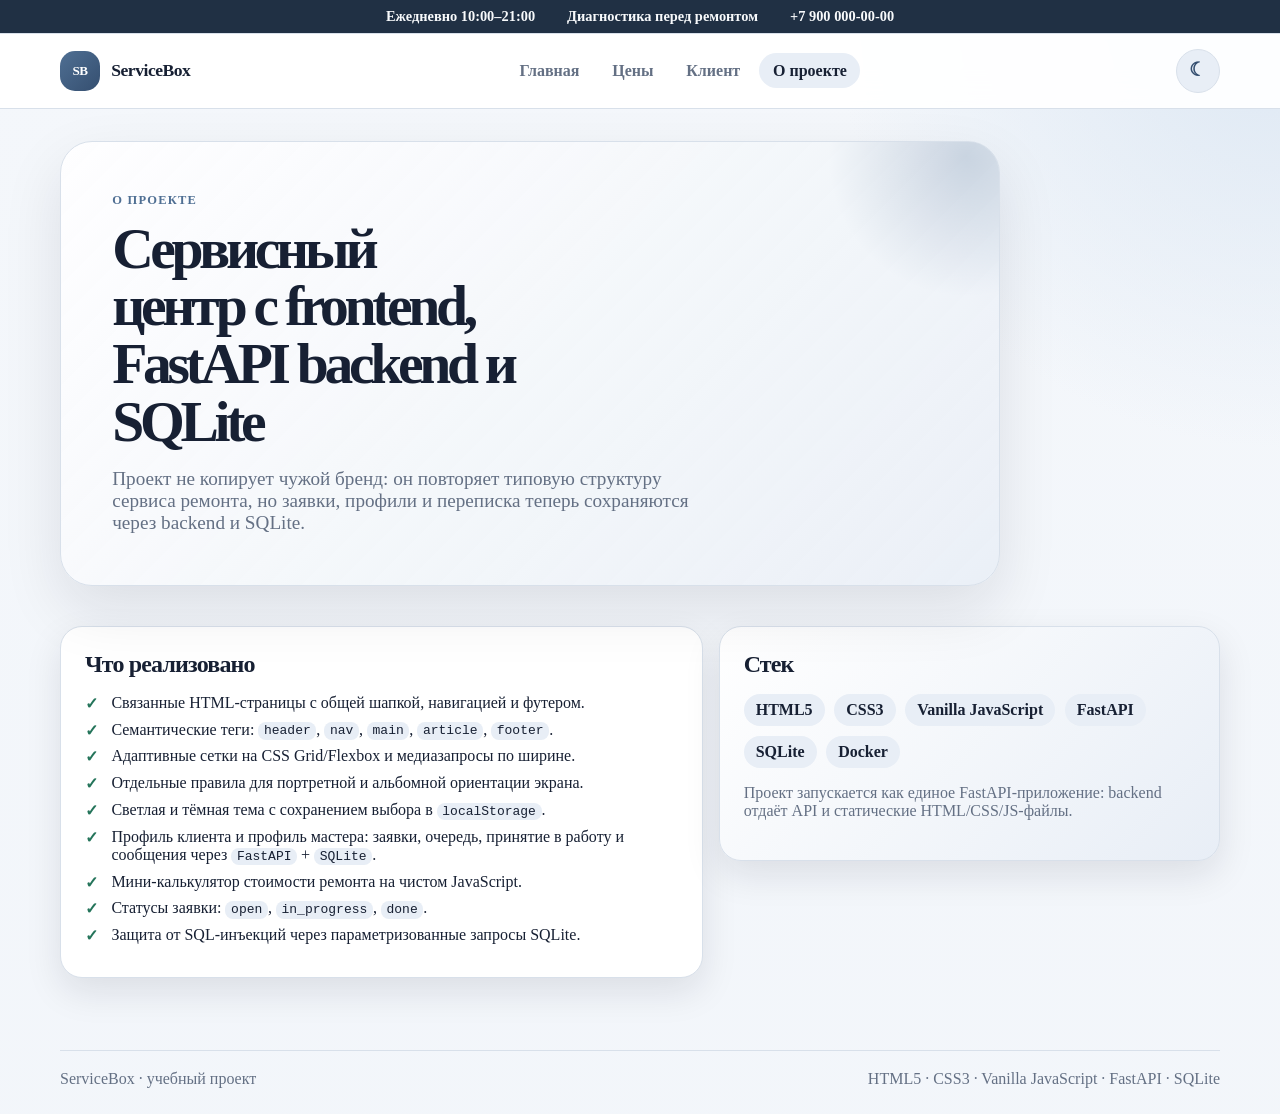
==== frontend/about.html @ bad6e77a "test-start" ====
<!DOCTYPE html>
<html lang="ru">
  <head>
    <meta charset="UTF-8" />
    <meta name="viewport" content="width=device-width, initial-scale=1" />
    <meta name="description" content="Описание учебного проекта ServiceBox: frontend на HTML/CSS/JS, backend на FastAPI и база SQLite." />
    <title>ServiceBox — о проекте</title>
    <link rel="stylesheet" href="css/styles.css" />
  </head>
  <body>
    <header class="site-header">
      <div class="top-strip" aria-label="Краткая информация о сервисе">
        <span>Ежедневно 10:00–21:00</span>
        <span>Диагностика перед ремонтом</span>
        <a href="tel:+79000000000">+7 900 000-00-00</a>
      </div>
      <div class="site-header__inner">
        <a class="brand" href="index.html" aria-label="ServiceBox — главная страница">
          <span class="brand__logo" aria-hidden="true">SB</span>
          <span class="brand__text">ServiceBox</span>
        </a>
        <nav class="nav" aria-label="Основная навигация">
          <a href="index.html">Главная</a>
          <a href="services.html">Цены</a>
          <a href="client.html">Клиент</a>
          <a href="master.html" data-master-link>Мастер</a>
          <a href="about.html">О проекте</a>
        </nav>
        <button type="button" class="theme-toggle" id="theme-toggle" aria-label="Переключить тему" title="Переключить тему">◐</button>
      </div>
    </header>

    <main>
      <section class="hero hero--compact">
        <p class="eyebrow">О проекте</p>
        <h1>Сервисный центр с frontend, FastAPI backend и SQLite</h1>
        <p class="lead">
          Проект не копирует чужой бренд: он повторяет типовую структуру сервиса ремонта,
          но заявки, профили и переписка теперь сохраняются через backend и SQLite.
        </p>
      </section>

      <section class="section split-section">
        <article class="card">
          <h2>Что реализовано</h2>
          <ul class="check-list">
            <li>Связанные HTML-страницы с общей шапкой, навигацией и футером.</li>
            <li>Семантические теги: <code>header</code>, <code>nav</code>, <code>main</code>, <code>article</code>, <code>footer</code>.</li>
            <li>Адаптивные сетки на CSS Grid/Flexbox и медиазапросы по ширине.</li>
            <li>Отдельные правила для портретной и альбомной ориентации экрана.</li>
            <li>Светлая и тёмная тема с сохранением выбора в <code>localStorage</code>.</li>
            <li>Профиль клиента и профиль мастера: заявки, очередь, принятие в работу и сообщения через <code>FastAPI</code> + <code>SQLite</code>.</li>
            <li>Мини-калькулятор стоимости ремонта на чистом JavaScript.</li>
            <li>Статусы заявки: <code>open</code>, <code>in_progress</code>, <code>done</code>.</li>
            <li>Защита от SQL-инъекций через параметризованные запросы SQLite.</li>
          </ul>
        </article>

        <article class="card accent-card">
          <h2>Стек</h2>
          <div class="tag-list" aria-label="Используемые технологии">
            <span>HTML5</span>
            <span>CSS3</span>
            <span>Vanilla JavaScript</span>
            <span>FastAPI</span>
            <span>SQLite</span>
            <span>Docker</span>
          </div>
          <p>
            Проект запускается как единое FastAPI-приложение: backend отдаёт API и статические HTML/CSS/JS-файлы.
          </p>
        </article>
      </section>


    </main>

    <footer class="site-footer">
      <span>ServiceBox · учебный проект</span>
      <span>HTML5 · CSS3 · Vanilla JavaScript · FastAPI · SQLite</span>
    </footer>
    <script src="js/app.js" defer></script>
  </body>
</html>
---- frontend/css/styles.css ----
:root {
  color-scheme: light;
  --bg: #f4f7fb;
  --surface: #ffffff;
  --surface-strong: #e8eef6;
  --text: #172033;
  --muted: #647084;
  --accent: #4f6f93;
  --accent-strong: #354f70;
  --accent-soft: #dce7f3;
  --border: #d8e0ea;
  --success: #24745a;
  --danger: #a34545;
  --strip-bg: #203044;
  --strip-text: #f8fafc;
  --shadow: rgba(18, 24, 35, 0.1);
  --radius: 22px;
  --container: 1160px;
}

[data-theme="dark"] {
  color-scheme: dark;
  --bg: #101722;
  --surface: #182231;
  --surface-strong: #233247;
  --text: #eef4fb;
  --muted: #aebbc9;
  --accent: #8fb3d9;
  --accent-strong: #b8d2ee;
  --accent-soft: #1f3045;
  --border: #2e4057;
  --success: #72d6ad;
  --danger: #f0a5a5;
  --strip-bg: #0c131d;
  --strip-text: #eef4fb;
  --shadow: rgba(0, 0, 0, 0.35);
}

* {
  box-sizing: border-box;
}

html {
  scroll-behavior: smooth;
}

body {
  margin: 0;
  min-height: 100vh;
  display: flex;
  flex-direction: column;
  font-family: "Segoe UI", system-ui, -apple-system, BlinkMacSystemFont, sans-serif;
  background:
    radial-gradient(circle at top right, var(--accent-soft), transparent 28rem),
    linear-gradient(180deg, var(--bg), color-mix(in srgb, var(--bg) 88%, var(--surface-strong)));
  color: var(--text);
  line-height: 1.6;
}

body,
button,
input,
select,
textarea {
  font: inherit;
}

button,
input,
select,
textarea {
  color: inherit;
}

a {
  color: var(--accent);
  text-decoration: none;
}

a:hover,
a:focus-visible {
  color: var(--accent-strong);
  text-decoration: underline;
}

code {
  padding: 0.08rem 0.35rem;
  border-radius: 8px;
  background: var(--surface-strong);
  color: var(--text);
}

main {
  width: min(100% - 2rem, var(--container));
  margin: 0 auto;
  flex: 1;
}

.site-header {
  position: sticky;
  top: 0;
  z-index: 10;
  border-bottom: 1px solid var(--border);
  background: color-mix(in srgb, var(--surface) 93%, transparent);
  backdrop-filter: blur(16px);
}

.top-strip {
  border-bottom: 1px solid var(--border);
  background: var(--strip-bg);
  color: var(--strip-text);
  min-height: 2.1rem;
  display: flex;
  align-items: center;
  justify-content: center;
  gap: clamp(0.75rem, 3vw, 2rem);
  padding: 0.35rem 1rem;
  font-size: 0.9rem;
  font-weight: 700;
}

.top-strip a {
  color: var(--strip-text);
}

.site-header__inner {
  width: min(100% - 2rem, var(--container));
  margin: 0 auto;
  min-height: 74px;
  display: flex;
  align-items: center;
  gap: 1rem;
  justify-content: space-between;
  padding: 0.75rem 0;
}

.brand {
  display: inline-flex;
  align-items: center;
  gap: 0.7rem;
  color: var(--text);
  font-weight: 900;
  letter-spacing: -0.03em;
  white-space: nowrap;
}

.brand:hover,
.brand:focus-visible {
  text-decoration: none;
}

.brand__logo {
  width: 2.5rem;
  height: 2.5rem;
  border-radius: 15px;
  display: grid;
  place-items: center;
  background: linear-gradient(135deg, var(--accent), var(--accent-strong));
  color: white;
  font-size: 0.82rem;
  box-shadow: none;
}

.brand__text {
  font-size: 1.1rem;
}

.nav {
  display: flex;
  align-items: center;
  gap: 0.35rem;
  flex-wrap: wrap;
  justify-content: center;
}

.nav a {
  color: var(--muted);
  border-radius: 999px;
  padding: 0.55rem 0.85rem;
  font-weight: 750;
}

.nav a:hover,
.nav a:focus-visible,
.nav a[aria-current="page"] {
  color: var(--text);
  background: var(--surface-strong);
  text-decoration: none;
}

.theme-toggle,
button,
.button {
  border: 0;
  border-radius: 999px;
  padding: 0.72rem 1rem;
  display: inline-flex;
  align-items: center;
  justify-content: center;
  gap: 0.45rem;
  min-height: 2.75rem;
  font-weight: 850;
  background: var(--accent);
  color: #ffffff;
  cursor: pointer;
  box-shadow: none;
  transition: background 0.18s ease, border-color 0.18s ease, color 0.18s ease;
}

.theme-toggle {
  width: 2.75rem;
  min-width: 2.75rem;
  padding: 0;
  font-size: 1.18rem;
  line-height: 1;
  background: var(--surface-strong);
  color: var(--accent-strong);
  border: 1px solid var(--border);
  box-shadow: none;
}

.theme-toggle:hover,
.theme-toggle:focus-visible {
  background: var(--accent);
  color: #ffffff;
}

button:hover,
.button:hover,
button:focus-visible,
.button:focus-visible {
  background: var(--accent-strong);
  color: #ffffff;
  text-decoration: none;
}

.button--ghost {
  background: var(--surface);
  color: var(--accent);
  border: 1px solid var(--border);
  box-shadow: none;
}

.button--ghost:hover,
.button--ghost:focus-visible {
  background: var(--surface-strong);
  color: var(--accent-strong);
}

.button--wide {
  width: 100%;
  margin-top: 1rem;
}

.hero {
  margin: 2rem 0 1.5rem;
  padding: clamp(1.3rem, 4vw, 3.2rem);
  border: 1px solid var(--border);
  border-radius: calc(var(--radius) + 10px);
  background:
    linear-gradient(135deg, color-mix(in srgb, var(--surface) 94%, transparent), color-mix(in srgb, var(--surface-strong) 78%, transparent));
  box-shadow: 0 24px 60px var(--shadow);
  overflow: hidden;
  position: relative;
}

.hero::after {
  content: "";
  position: absolute;
  right: -7rem;
  top: -8rem;
  width: 18rem;
  height: 18rem;
  border-radius: 50%;
  background: radial-gradient(circle, color-mix(in srgb, var(--accent) 24%, transparent), transparent 68%);
  pointer-events: none;
}

.hero--home {
  display: grid;
  grid-template-columns: minmax(0, 1.4fr) minmax(280px, 0.72fr);
  align-items: center;
  gap: clamp(1.2rem, 4vw, 2.6rem);
}

.hero--compact {
  max-width: 940px;
}

.hero__content,
.quick-card {
  position: relative;
  z-index: 1;
}

.hero h1 {
  margin: 0;
  max-width: 12ch;
  font-size: clamp(2.25rem, 7vw, 5.2rem);
  line-height: 0.95;
  letter-spacing: -0.075em;
}

.hero--compact h1 {
  max-width: 14ch;
  font-size: clamp(2rem, 5vw, 3.6rem);
  line-height: 1;
}

.lead {
  margin: 1.1rem 0 0;
  max-width: 62ch;
  color: var(--muted);
  font-size: clamp(1.03rem, 2vw, 1.2rem);
}

.eyebrow {
  margin: 0 0 0.75rem;
  color: var(--accent);
  font-weight: 900;
  text-transform: uppercase;
  letter-spacing: 0.1em;
  font-size: 0.78rem;
}

.hero__actions,
.form-actions {
  margin-top: 1.5rem;
  display: flex;
  gap: 0.8rem;
  flex-wrap: wrap;
}

.quick-card {
  border-radius: var(--radius);
  padding: 1.4rem;
  background: var(--surface);
  border: 1px solid var(--border);
  box-shadow: 0 18px 40px var(--shadow);
}

.quick-card__badge {
  display: inline-flex;
  align-items: center;
  justify-content: center;
  border-radius: 999px;
  padding: 0.45rem 0.75rem;
  background: var(--accent);
  color: white;
  font-weight: 900;
  margin-bottom: 1rem;
}

.quick-card h2,
.card h2,
.section__head h2,
.result-card h2 {
  margin: 0 0 0.6rem;
  line-height: 1.12;
  letter-spacing: -0.035em;
}

.mini-list,
.check-list {
  padding: 0;
  margin: 1rem 0 0;
  list-style: none;
}

.mini-list li,
.check-list li {
  position: relative;
  padding-left: 1.65rem;
  margin: 0.55rem 0;
}

.mini-list li::before,
.check-list li::before {
  content: "✓";
  position: absolute;
  left: 0;
  top: 0;
  color: var(--success);
  font-weight: 900;
}

.stats {
  display: grid;
  grid-template-columns: repeat(3, 1fr);
  gap: 1rem;
  margin: 1.5rem 0 2.4rem;
}

.stats article {
  padding: 1.15rem;
  border-radius: var(--radius);
  border: 1px solid var(--border);
  background: var(--surface);
  box-shadow: 0 12px 32px var(--shadow);
}

.stats strong {
  display: block;
  font-size: clamp(1.45rem, 3vw, 2rem);
  letter-spacing: -0.05em;
}

.stats span {
  color: var(--muted);
}

.section {
  margin: 2.5rem 0;
}

.section__head {
  display: flex;
  align-items: end;
  justify-content: space-between;
  gap: 1rem;
  margin-bottom: 1.1rem;
}

.section__head h2 {
  font-size: clamp(1.55rem, 3.4vw, 2.3rem);
}

.device-grid,
.card-grid {
  display: grid;
  grid-template-columns: repeat(4, 1fr);
  gap: 1rem;
}

.card-grid--three {
  grid-template-columns: repeat(3, 1fr);
}

.device-card,
.card {
  border: 1px solid var(--border);
  border-radius: var(--radius);
  background: var(--surface);
  box-shadow: 0 14px 36px var(--shadow);
}

.device-card {
  padding: 1.2rem;
  min-height: 100%;
  transition: transform 0.18s ease, border-color 0.18s ease;
}

.device-card:hover {
  transform: translateY(-3px);
  border-color: color-mix(in srgb, var(--accent) 45%, var(--border));
}

.device-card__icon {
  width: 3rem;
  height: 3rem;
  display: grid;
  place-items: center;
  border-radius: 1.1rem;
  background: var(--surface-strong);
  color: var(--accent);
  font-weight: 950;
  margin-bottom: 1rem;
}

.device-card h3,
.feature-card h3 {
  margin: 0 0 0.45rem;
  font-size: 1.15rem;
}

.device-card p,
.card p,
.feature-card p {
  color: var(--muted);
}

.card {
  padding: clamp(1.1rem, 3vw, 1.5rem);
}

.accent-card {
  background: linear-gradient(135deg, var(--surface), var(--surface-strong));
}

.split-section,
.estimate-layout,
.form-layout {
  display: grid;
  grid-template-columns: minmax(0, 1fr) minmax(280px, 0.78fr);
  gap: 1rem;
  align-items: start;
}

.steps {
  margin: 1rem 0 0;
  padding-left: 1.4rem;
}

.steps li {
  margin: 0.65rem 0;
  padding-left: 0.25rem;
}

.table-wrap {
  overflow-x: auto;
  border: 1px solid var(--border);
  border-radius: var(--radius);
  background: var(--surface);
  box-shadow: 0 14px 36px var(--shadow);
}

table {
  width: 100%;
  border-collapse: collapse;
  min-width: 720px;
}

th,
td {
  padding: 1rem;
  text-align: left;
  border-bottom: 1px solid var(--border);
  vertical-align: top;
}

th {
  color: var(--text);
  background: var(--surface-strong);
}

tr:last-child td {
  border-bottom: 0;
}

.estimate-form,
#draft-form {
  display: grid;
  gap: 0.8rem;
}

label {
  font-weight: 850;
}

input,
select,
textarea {
  width: 100%;
  border: 1px solid var(--border);
  border-radius: 16px;
  background: var(--bg);
  padding: 0.85rem 0.95rem;
  outline: none;
}

input:focus,
select:focus,
textarea:focus {
  border-color: var(--accent);
  box-shadow: 0 0 0 2px color-mix(in srgb, var(--accent) 12%, transparent);
}

textarea {
  min-height: 9rem;
  resize: vertical;
}

.result-card {
  position: sticky;
  top: 8.5rem;
}

.result-card h2 {
  font-size: clamp(2rem, 5vw, 3.1rem);
  color: var(--accent);
}

.preview-list {
  margin: 1rem 0 0;
}

.preview-list div {
  display: grid;
  grid-template-columns: 8rem 1fr;
  gap: 0.8rem;
  padding: 0.75rem 0;
  border-bottom: 1px solid var(--border);
}

.preview-list div:last-child {
  border-bottom: 0;
}

.preview-list dt {
  color: var(--muted);
  font-weight: 800;
}

.preview-list dd {
  margin: 0;
  overflow-wrap: anywhere;
}

.note,
.draft-status {
  border-radius: 16px;
  padding: 0.85rem;
  background: var(--surface-strong);
}

.draft-status {
  min-height: 3rem;
  margin-bottom: 0;
  color: var(--muted);
}

.draft-status.is-ok {
  color: var(--success);
}

.draft-status.is-error {
  color: var(--danger);
}

.tag-list {
  display: flex;
  flex-wrap: wrap;
  gap: 0.6rem;
  margin: 1rem 0;
}

.tag-list span {
  border-radius: 999px;
  padding: 0.45rem 0.75rem;
  background: var(--surface-strong);
  color: var(--text);
  font-weight: 850;
}

.site-footer {
  width: min(100% - 2rem, var(--container));
  margin: 2rem auto 0;
  padding: 1.2rem 0 1.6rem;
  color: var(--muted);
  border-top: 1px solid var(--border);
  display: flex;
  justify-content: space-between;
  gap: 1rem;
  flex-wrap: wrap;
}

@media (min-width: 1180px) {
  .hero--home {
    min-height: 530px;
  }
}

@media (max-width: 980px) {
  .site-header__inner {
    align-items: flex-start;
    flex-wrap: wrap;
  }

  .theme-toggle {
    margin-left: auto;
  }

  .nav {
    order: 3;
    width: 100%;
    justify-content: flex-start;
  }

  .hero--home,
  .split-section,
  .estimate-layout,
  .form-layout {
    grid-template-columns: 1fr;
  }

  .device-grid,
  .card-grid,
  .card-grid--three,
  .stats {
    grid-template-columns: repeat(2, 1fr);
  }

  .result-card {
    position: static;
  }
}

@media (max-width: 640px) {
  main,
  .site-header__inner,
  .site-footer {
    width: min(100% - 1rem, var(--container));
  }

  .top-strip {
    display: none;
  }

  .brand__text {
    font-size: 1rem;
  }

  .theme-toggle,
  .button,
  button {
    width: 100%;
  }

  .nav a {
    padding: 0.5rem 0.7rem;
  }

  .hero {
    margin-top: 1rem;
    padding: 1.15rem;
  }

  .hero h1,
  .hero--compact h1 {
    max-width: 100%;
    letter-spacing: -0.05em;
  }

  .hero__actions,
  .form-actions {
    display: grid;
  }

  .device-grid,
  .card-grid,
  .card-grid--three,
  .stats {
    grid-template-columns: 1fr;
  }

  .section__head {
    display: block;
  }

  .preview-list div {
    grid-template-columns: 1fr;
    gap: 0.2rem;
  }
}

@media (orientation: portrait) {
  .hero {
    border-radius: 22px;
  }

  .device-card__icon {
    width: 2.75rem;
    height: 2.75rem;
  }
}

@media (orientation: landscape) and (max-height: 520px) {
  .top-strip {
    display: none;
  }

  .site-header__inner {
    min-height: 58px;
    padding: 0.45rem 0;
  }

  .hero {
    padding: 1rem 1.2rem;
    margin: 1rem 0;
  }

  .hero h1,
  .hero--compact h1 {
    font-size: 2rem;
    line-height: 1.05;
  }

  .lead {
    font-size: 0.98rem;
  }
}

.profile-layout {
  display: grid;
  grid-template-columns: minmax(0, 1.08fr) minmax(300px, 0.72fr);
  gap: 1rem;
  align-items: start;
}

.profile-head {
  display: flex;
  align-items: center;
  gap: 0.9rem;
  margin-bottom: 1rem;
}

.profile-head .eyebrow {
  margin-bottom: 0.25rem;
}

.avatar {
  width: 3.35rem;
  height: 3.35rem;
  border-radius: 1.2rem;
  display: grid;
  place-items: center;
  flex: 0 0 auto;
  background: var(--accent);
  color: #ffffff;
  font-weight: 950;
  font-size: 1.25rem;
  box-shadow: none;
}

.avatar--master {
  background: var(--surface-strong);
  color: var(--accent-strong);
  border: 1px solid var(--border);
}

#client-request-form {
  display: grid;
  gap: 0.8rem;
}

.field-hint {
  margin: -0.35rem 0 0.35rem;
  color: var(--muted);
  font-size: 0.93rem;
}

.request-board {
  display: grid;
  gap: 1rem;
}

.request-card,
.empty-state {
  border: 1px solid var(--border);
  border-radius: var(--radius);
  background: var(--surface);
  box-shadow: 0 14px 32px var(--shadow);
  padding: 1rem;
}

.request-card__top {
  display: flex;
  align-items: flex-start;
  justify-content: space-between;
  gap: 1rem;
  margin-bottom: 0.8rem;
}

.request-card h3 {
  margin: 0;
  line-height: 1.15;
  letter-spacing: -0.035em;
  overflow-wrap: anywhere;
}

.status-pill {
  display: inline-flex;
  align-items: center;
  justify-content: center;
  border-radius: 999px;
  padding: 0.4rem 0.7rem;
  background: var(--surface-strong);
  color: var(--muted);
  font-weight: 900;
  font-size: 0.82rem;
  white-space: nowrap;
}

.status-pill--in_progress,
.status-pill--accepted {
  background: color-mix(in srgb, var(--success) 16%, var(--surface));
  color: var(--success);
}

.status-pill--open,
.status-pill--message {
  background: color-mix(in srgb, var(--accent) 15%, var(--surface));
  color: var(--accent-strong);
}

.request-meta {
  display: grid;
  grid-template-columns: repeat(2, minmax(0, 1fr));
  gap: 0.6rem;
}

.request-meta__item {
  border-radius: 14px;
  background: var(--bg);
  border: 1px solid var(--border);
  padding: 0.7rem;
}

.request-meta__label {
  display: block;
  color: var(--muted);
  font-size: 0.82rem;
  font-weight: 800;
  margin-bottom: 0.15rem;
}

.request-meta__value {
  display: block;
  overflow-wrap: anywhere;
}

.request-comment {
  margin: 0.9rem 0 0;
  padding: 0.85rem;
  border-radius: 16px;
  background: var(--surface-strong);
  color: var(--text) !important;
  overflow-wrap: anywhere;
}

.master-message {
  margin-top: 0.9rem;
  padding: 0.9rem;
  border-radius: 16px;
  background: color-mix(in srgb, var(--success) 12%, var(--surface));
  border: 1px solid color-mix(in srgb, var(--success) 22%, var(--border));
}

.master-message p {
  margin: 0.45rem 0;
  color: var(--text);
  overflow-wrap: anywhere;
}

.master-message span {
  color: var(--muted);
  font-weight: 800;
}

.request-actions {
  margin-top: 1rem;
  display: flex;
  flex-wrap: wrap;
  gap: 0.7rem;
}

.empty-state {
  color: var(--muted);
}

.empty-state strong {
  display: block;
  color: var(--text);
  margin-bottom: 0.25rem;
}

@media (max-width: 980px) {
  .profile-layout {
    grid-template-columns: 1fr;
  }
}

@media (max-width: 640px) {
  .request-card__top,
  .profile-head {
    align-items: stretch;
    flex-direction: column;
  }

  .status-pill {
    align-self: flex-start;
  }

  .request-meta {
    grid-template-columns: 1fr;
  }

  .request-actions {
    display: grid;
  }
}


input[type="datetime-local"] {
  cursor: pointer;
}

@media (max-width: 640px) {
  .theme-toggle {
    width: 2.75rem;
    min-width: 2.75rem;
    justify-self: end;
  }
}


[hidden] {
  display: none !important;
}

.visually-hidden {
  position: absolute;
  width: 1px;
  height: 1px;
  padding: 0;
  margin: -1px;
  overflow: hidden;
  clip: rect(0 0 0 0);
  white-space: nowrap;
  border: 0;
}

.inline-profile-form {
  display: grid;
  grid-template-columns: minmax(160px, 1fr) minmax(180px, 1fr) auto;
  gap: 0.8rem;
  align-items: end;
}

.inline-profile-form label {
  display: grid;
  gap: 0.35rem;
}

.inline-profile-form label input {
  margin-top: 0.35rem;
}

.profile-summary {
  margin-top: 1rem;
  display: flex;
  align-items: center;
  flex-wrap: wrap;
  gap: 0.7rem;
}

.profile-chip {
  display: inline-flex;
  align-items: center;
  border-radius: 999px;
  padding: 0.38rem 0.7rem;
  background: var(--surface-strong);
  color: var(--muted);
  font-weight: 900;
  font-size: 0.82rem;
}

.profile-head--between {
  justify-content: space-between;
  align-items: flex-start;
}

.profile-head__main {
  display: flex;
  align-items: center;
  gap: 0.9rem;
}

.message-thread {
  margin-top: 0.9rem;
  padding: 0.9rem;
  border: 1px solid var(--border);
  border-radius: 18px;
  background: var(--surface-strong);
}

.message-thread__title {
  display: block;
  margin-bottom: 0.7rem;
}

.thread-message {
  border: 1px solid var(--border);
  border-radius: 16px;
  padding: 0.75rem;
  background: var(--surface);
}

.thread-message + .thread-message {
  margin-top: 0.65rem;
}

.thread-message--client {
  border-color: color-mix(in srgb, var(--accent) 28%, var(--border));
}

.thread-message--master {
  border-color: color-mix(in srgb, var(--success) 28%, var(--border));
}

.thread-message__author,
.thread-message__time {
  display: block;
  color: var(--muted);
  font-weight: 850;
  font-size: 0.82rem;
}

.thread-message p {
  margin: 0.35rem 0;
  color: var(--text);
  overflow-wrap: anywhere;
}

.reply-box,
.client-reply-box {
  margin-top: 0.9rem;
  display: grid;
  gap: 0.65rem;
}

.reply-box textarea,
.client-reply-box textarea {
  min-height: 6rem;
}

.status-pill--client-reply {
  background: color-mix(in srgb, var(--accent) 15%, var(--surface));
  color: var(--accent-strong);
}

.status-pill--done {
  background: color-mix(in srgb, var(--success) 18%, var(--surface));
  color: var(--success);
}


.master-toolbar {
  display: flex;
  justify-content: space-between;
  align-items: flex-start;
  gap: 1rem;
  margin-bottom: 1rem;
}

.master-board-layout {
  display: grid;
  grid-template-columns: minmax(0, 1fr) minmax(0, 1fr);
  gap: 1rem;
  align-items: start;
}

.note--inline {
  display: inline-flex;
  margin: 0.25rem 0 0;
  padding: 0.45rem 0.7rem;
  border: 1px solid var(--border);
  font-weight: 850;
}

.master-reply-box {
  border-top: 1px solid var(--border);
  padding-top: 0.9rem;
}

@media (max-width: 980px) {
  .master-board-layout {
    grid-template-columns: 1fr;
  }
}

@media (max-width: 640px) {
  .master-toolbar {
    flex-direction: column;
  }
}

@media (max-width: 860px) {
  .inline-profile-form {
    grid-template-columns: 1fr;
  }

  .profile-head--between,
  .profile-head__main {
    flex-direction: column;
    align-items: flex-start;
  }
}

/* Профильная форма оставлена простой, чтобы разметка читалась предсказуемо на всех ширинах. */
.inline-profile-form {
  grid-template-columns: 1fr;
  max-width: 720px;
}
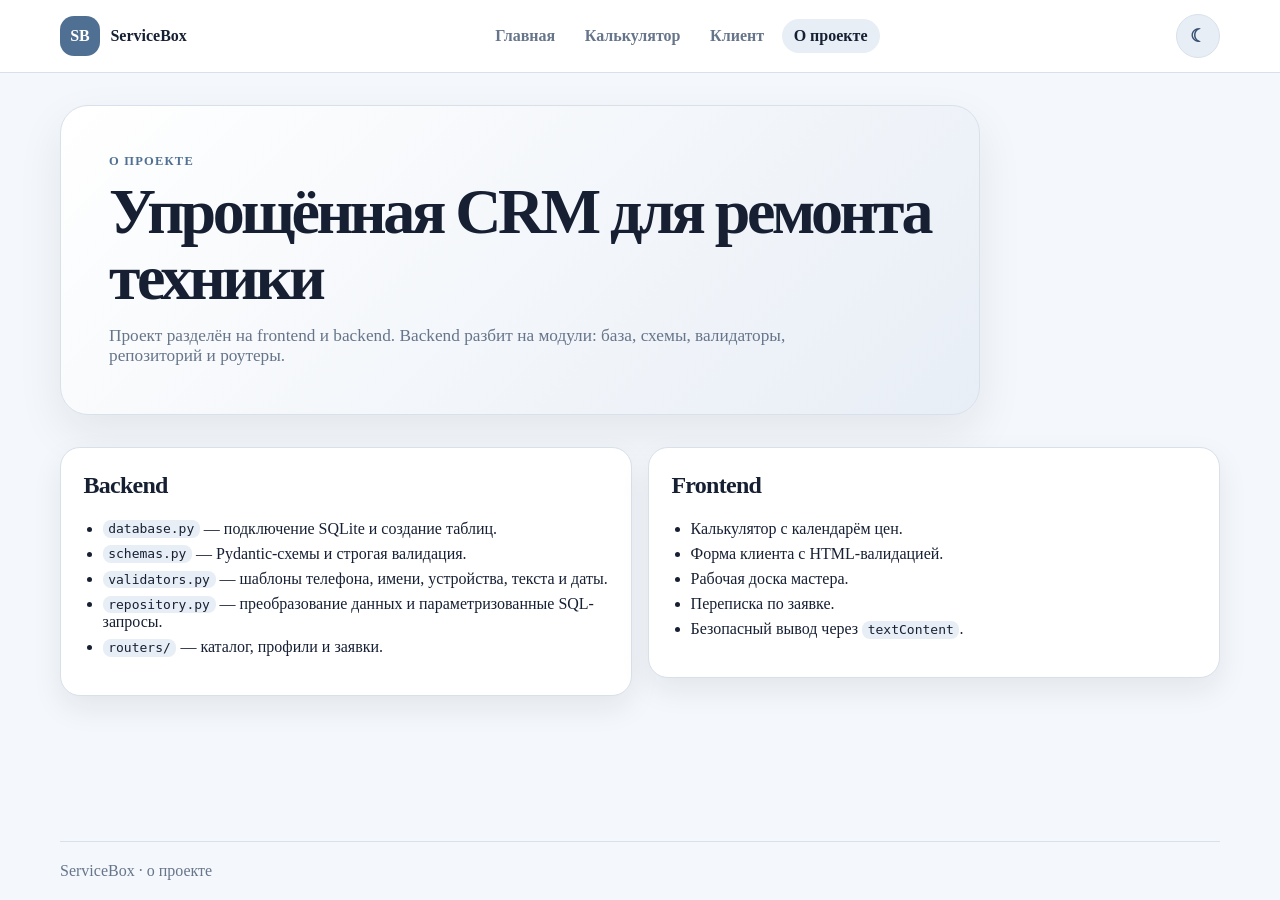
==== commit f2c2dfa4: "validating improve" ====
--- a/frontend/about.html
+++ b/frontend/about.html
@@ -1,84 +1,58 @@
 <!DOCTYPE html>
 <html lang="ru">
-  <head>
-    <meta charset="UTF-8" />
-    <meta name="viewport" content="width=device-width, initial-scale=1" />
-    <meta name="description" content="Описание учебного проекта ServiceBox: frontend на HTML/CSS/JS, backend на FastAPI и база SQLite." />
-    <title>ServiceBox — о проекте</title>
-    <link rel="stylesheet" href="css/styles.css" />
-  </head>
-  <body>
-    <header class="site-header">
-      <div class="top-strip" aria-label="Краткая информация о сервисе">
-        <span>Ежедневно 10:00–21:00</span>
-        <span>Диагностика перед ремонтом</span>
-        <a href="tel:+79000000000">+7 900 000-00-00</a>
-      </div>
-      <div class="site-header__inner">
-        <a class="brand" href="index.html" aria-label="ServiceBox — главная страница">
-          <span class="brand__logo" aria-hidden="true">SB</span>
-          <span class="brand__text">ServiceBox</span>
-        </a>
-        <nav class="nav" aria-label="Основная навигация">
-          <a href="index.html">Главная</a>
-          <a href="services.html">Цены</a>
-          <a href="client.html">Клиент</a>
-          <a href="master.html" data-master-link>Мастер</a>
-          <a href="about.html">О проекте</a>
-        </nav>
-        <button type="button" class="theme-toggle" id="theme-toggle" aria-label="Переключить тему" title="Переключить тему">◐</button>
-      </div>
-    </header>
+<head>
+  <meta charset="UTF-8" />
+  <meta name="viewport" content="width=device-width, initial-scale=1" />
+  <meta name="description" content="О проекте ServiceBox: FastAPI, SQLite, строгая валидация и калькулятор стоимости." />
+  <title>ServiceBox — о проекте</title>
+  <link rel="stylesheet" href="css/styles.css" />
+</head>
+<body>
+  <header class="site-header">
+    <div class="site-header__inner">
+      <a class="brand" href="index.html"><span class="brand__logo">SB</span><span>ServiceBox</span></a>
+      <nav class="nav" aria-label="Основная навигация">
+        <a href="index.html">Главная</a>
+        <a href="services.html">Калькулятор</a>
+        <a href="client.html">Клиент</a>
+        <a href="master.html" data-master-link>Мастер</a>
+        <a href="about.html">О проекте</a>
+      </nav>
+      <button type="button" class="theme-toggle" id="theme-toggle" aria-label="Переключить тему">◐</button>
+    </div>
+  </header>
 
-    <main>
-      <section class="hero hero--compact">
-        <p class="eyebrow">О проекте</p>
-        <h1>Сервисный центр с frontend, FastAPI backend и SQLite</h1>
-        <p class="lead">
-          Проект не копирует чужой бренд: он повторяет типовую структуру сервиса ремонта,
-          но заявки, профили и переписка теперь сохраняются через backend и SQLite.
-        </p>
-      </section>
+  <main>
+    <section class="hero hero--compact">
+      <p class="eyebrow">О проекте</p>
+      <h1>Упрощённая CRM для ремонта техники</h1>
+      <p class="lead">Проект разделён на frontend и backend. Backend разбит на модули: база, схемы, валидаторы, репозиторий и роутеры.</p>
+    </section>
+    <section class="section grid grid--two">
+      <article class="card">
+        <h2>Backend</h2>
+        <ul class="check-list">
+          <li><code>database.py</code> — подключение SQLite и создание таблиц.</li>
+          <li><code>schemas.py</code> — Pydantic-схемы и строгая валидация.</li>
+          <li><code>validators.py</code> — шаблоны телефона, имени, устройства, текста и даты.</li>
+          <li><code>repository.py</code> — преобразование данных и параметризованные SQL-запросы.</li>
+          <li><code>routers/</code> — каталог, профили и заявки.</li>
+        </ul>
+      </article>
+      <article class="card">
+        <h2>Frontend</h2>
+        <ul class="check-list">
+          <li>Калькулятор с календарём цен.</li>
+          <li>Форма клиента с HTML-валидацией.</li>
+          <li>Рабочая доска мастера.</li>
+          <li>Переписка по заявке.</li>
+          <li>Безопасный вывод через <code>textContent</code>.</li>
+        </ul>
+      </article>
+    </section>
+  </main>
 
-      <section class="section split-section">
-        <article class="card">
-          <h2>Что реализовано</h2>
-          <ul class="check-list">
-            <li>Связанные HTML-страницы с общей шапкой, навигацией и футером.</li>
-            <li>Семантические теги: <code>header</code>, <code>nav</code>, <code>main</code>, <code>article</code>, <code>footer</code>.</li>
-            <li>Адаптивные сетки на CSS Grid/Flexbox и медиазапросы по ширине.</li>
-            <li>Отдельные правила для портретной и альбомной ориентации экрана.</li>
-            <li>Светлая и тёмная тема с сохранением выбора в <code>localStorage</code>.</li>
-            <li>Профиль клиента и профиль мастера: заявки, очередь, принятие в работу и сообщения через <code>FastAPI</code> + <code>SQLite</code>.</li>
-            <li>Мини-калькулятор стоимости ремонта на чистом JavaScript.</li>
-            <li>Статусы заявки: <code>open</code>, <code>in_progress</code>, <code>done</code>.</li>
-            <li>Защита от SQL-инъекций через параметризованные запросы SQLite.</li>
-          </ul>
-        </article>
-
-        <article class="card accent-card">
-          <h2>Стек</h2>
-          <div class="tag-list" aria-label="Используемые технологии">
-            <span>HTML5</span>
-            <span>CSS3</span>
-            <span>Vanilla JavaScript</span>
-            <span>FastAPI</span>
-            <span>SQLite</span>
-            <span>Docker</span>
-          </div>
-          <p>
-            Проект запускается как единое FastAPI-приложение: backend отдаёт API и статические HTML/CSS/JS-файлы.
-          </p>
-        </article>
-      </section>
-
-
-    </main>
-
-    <footer class="site-footer">
-      <span>ServiceBox · учебный проект</span>
-      <span>HTML5 · CSS3 · Vanilla JavaScript · FastAPI · SQLite</span>
-    </footer>
-    <script src="js/app.js" defer></script>
-  </body>
+  <footer class="site-footer">ServiceBox · о проекте</footer>
+  <script src="js/app.js" defer></script>
+</body>
 </html>
--- a/frontend/css/styles.css
+++ b/frontend/css/styles.css
@@ -4,17 +4,14 @@
   --surface: #ffffff;
   --surface-strong: #e8eef6;
   --text: #172033;
-  --muted: #647084;
+  --muted: #66758a;
   --accent: #4f6f93;
   --accent-strong: #354f70;
-  --accent-soft: #dce7f3;
   --border: #d8e0ea;
   --success: #24745a;
   --danger: #a34545;
-  --strip-bg: #203044;
-  --strip-text: #f8fafc;
-  --shadow: rgba(18, 24, 35, 0.1);
-  --radius: 22px;
+  --shadow: rgba(23, 32, 51, 0.08);
+  --radius: 20px;
   --container: 1160px;
 }
 
@@ -27,1168 +24,129 @@
   --muted: #aebbc9;
   --accent: #8fb3d9;
   --accent-strong: #b8d2ee;
-  --accent-soft: #1f3045;
   --border: #2e4057;
   --success: #72d6ad;
   --danger: #f0a5a5;
-  --strip-bg: #0c131d;
-  --strip-text: #eef4fb;
-  --shadow: rgba(0, 0, 0, 0.35);
+  --shadow: rgba(0, 0, 0, 0.2);
 }
 
-* {
-  box-sizing: border-box;
-}
-
-html {
-  scroll-behavior: smooth;
-}
-
+* { box-sizing: border-box; }
+html { scroll-behavior: smooth; }
 body {
   margin: 0;
   min-height: 100vh;
   display: flex;
   flex-direction: column;
-  font-family: "Segoe UI", system-ui, -apple-system, BlinkMacSystemFont, sans-serif;
-  background:
-    radial-gradient(circle at top right, var(--accent-soft), transparent 28rem),
-    linear-gradient(180deg, var(--bg), color-mix(in srgb, var(--bg) 88%, var(--surface-strong)));
+  font-family: "Segoe UI", system-ui, sans-serif;
+  background: var(--bg);
   color: var(--text);
   line-height: 1.6;
 }
+body, button, input, select, textarea { font: inherit; }
+a { color: var(--accent); text-decoration: none; }
+a:hover { color: var(--accent-strong); text-decoration: underline; }
+code { border-radius: 8px; padding: 0.08rem 0.35rem; background: var(--surface-strong); }
+main { width: min(100% - 2rem, var(--container)); margin: 0 auto; flex: 1; }
 
-body,
-button,
-input,
-select,
-textarea {
-  font: inherit;
-}
+.site-header { position: sticky; top: 0; z-index: 10; border-bottom: 1px solid var(--border); background: color-mix(in srgb, var(--surface) 94%, transparent); backdrop-filter: blur(12px); }
+.site-header__inner { width: min(100% - 2rem, var(--container)); margin: 0 auto; min-height: 72px; display: flex; align-items: center; justify-content: space-between; gap: 1rem; padding: 0.75rem 0; }
+.brand { display: inline-flex; align-items: center; gap: 0.65rem; color: var(--text); font-weight: 900; }
+.brand:hover { text-decoration: none; }
+.brand__logo { width: 2.5rem; height: 2.5rem; border-radius: 14px; display: grid; place-items: center; background: var(--accent); color: #fff; }
+.nav { display: flex; align-items: center; justify-content: center; gap: 0.35rem; flex-wrap: wrap; }
+.nav a { color: var(--muted); border-radius: 999px; padding: 0.5rem 0.75rem; font-weight: 800; }
+.nav a:hover, .nav a[aria-current="page"] { color: var(--text); background: var(--surface-strong); text-decoration: none; }
+[hidden] { display: none !important; }
 
-button,
-input,
-select,
-textarea {
-  color: inherit;
-}
+button, .button { border: 0; border-radius: 999px; min-height: 2.75rem; padding: 0.72rem 1rem; display: inline-flex; align-items: center; justify-content: center; gap: 0.4rem; background: var(--accent); color: #fff; font-weight: 850; cursor: pointer; transition: background .18s ease, color .18s ease, border-color .18s ease; }
+button:hover, .button:hover { background: var(--accent-strong); color: #fff; text-decoration: none; }
+.button--ghost { background: var(--surface); color: var(--accent); border: 1px solid var(--border); }
+.button--ghost:hover { background: var(--surface-strong); color: var(--accent-strong); }
+.button--wide { width: 100%; margin-top: 1rem; }
+.theme-toggle { width: 2.75rem; min-width: 2.75rem; padding: 0; background: var(--surface-strong); color: var(--accent-strong); border: 1px solid var(--border); font-size: 1.15rem; }
+.theme-toggle:hover { background: var(--accent); color: #fff; }
 
-a {
-  color: var(--accent);
-  text-decoration: none;
-}
+.hero { margin: 2rem 0 1.5rem; padding: clamp(1.4rem, 4vw, 3rem); border: 1px solid var(--border); border-radius: calc(var(--radius) + 8px); background: linear-gradient(135deg, var(--surface), var(--surface-strong)); box-shadow: 0 18px 46px var(--shadow); }
+.hero--compact { max-width: 920px; }
+.hero h1 { margin: 0; max-width: 900px; font-size: clamp(2rem, 6vw, 4rem); line-height: 1.03; letter-spacing: -0.055em; }
+.lead { margin: 1rem 0 0; max-width: 760px; color: var(--muted); font-size: 1.08rem; }
+.eyebrow { margin: 0 0 .6rem; color: var(--accent); text-transform: uppercase; letter-spacing: .1em; font-weight: 900; font-size: .78rem; }
+.actions { display: flex; flex-wrap: wrap; gap: .75rem; margin-top: 1.25rem; }
+.section { margin: 2rem 0; }
+.section-head { display: flex; align-items: end; justify-content: space-between; gap: 1rem; margin-bottom: 1rem; }
 
-a:hover,
-a:focus-visible {
-  color: var(--accent-strong);
-  text-decoration: underline;
-}
+.grid { display: grid; gap: 1rem; }
+.grid--two { grid-template-columns: repeat(2, minmax(0, 1fr)); align-items: start; }
+.grid--three { grid-template-columns: repeat(3, minmax(0, 1fr)); }
+.card { border: 1px solid var(--border); border-radius: var(--radius); background: var(--surface); padding: clamp(1rem, 2.4vw, 1.4rem); box-shadow: 0 12px 30px var(--shadow); }
+.card h2, .card h3 { margin-top: 0; line-height: 1.2; letter-spacing: -0.03em; }
+.narrow-card { max-width: 680px; }
+.form-stack { display: grid; gap: .8rem; }
+label { font-weight: 850; }
+input, select, textarea { width: 100%; border: 1px solid var(--border); border-radius: 14px; background: var(--bg); color: var(--text); padding: .8rem .9rem; outline: none; }
+input:focus, select:focus, textarea:focus { border-color: var(--accent); box-shadow: 0 0 0 2px color-mix(in srgb, var(--accent) 12%, transparent); }
+input:invalid:not(:placeholder-shown), textarea:invalid:not(:placeholder-shown) { border-color: var(--danger); }
+textarea { min-height: 8rem; resize: vertical; }
+.field-hint, .draft-status, .note { color: var(--muted); }
+.draft-status { min-height: 1.6rem; }
+.draft-status.is-ok { color: var(--success); }
+.draft-status.is-error { color: var(--danger); }
+.profile-summary { display: flex; flex-wrap: wrap; gap: .6rem; align-items: center; }
+.profile-chip { border-radius: 999px; background: var(--surface-strong); color: var(--muted); padding: .35rem .65rem; font-weight: 900; font-size: .82rem; }
 
-code {
-  padding: 0.08rem 0.35rem;
-  border-radius: 8px;
-  background: var(--surface-strong);
-  color: var(--text);
-}
+.calculator-layout { display: grid; grid-template-columns: minmax(0, 1fr) minmax(300px, .55fr); gap: 1rem; align-items: start; }
+.calendar-toolbar { display: flex; justify-content: space-between; align-items: center; gap: 1rem; margin: 1rem 0; }
+.price-calendar { display: grid; grid-template-columns: repeat(7, minmax(0, 1fr)); gap: .7rem; }
+.price-day { border: 1px solid var(--border); border-radius: 16px; background: var(--bg); padding: .8rem; cursor: pointer; text-align: left; min-height: 7.2rem; display: grid; align-content: space-between; }
+.price-day:hover, .price-day.is-selected { border-color: var(--accent); background: var(--surface-strong); }
+.price-day__date { font-weight: 900; }
+.price-day__price { color: var(--accent); font-weight: 950; font-size: 1.08rem; }
+.price-day__reason { color: var(--muted); font-size: .82rem; }
+.result-card { position: sticky; top: 6rem; }
+.result-card h2 { font-size: clamp(2rem, 4vw, 3rem); margin: 0 0 1rem; color: var(--accent); }
+.preview-list { margin: 0; display: grid; gap: .7rem; }
+.preview-list div { border-bottom: 1px solid var(--border); padding-bottom: .7rem; }
+.preview-list dt { color: var(--muted); font-weight: 850; }
+.preview-list dd { margin: .15rem 0 0; overflow-wrap: anywhere; }
 
-main {
-  width: min(100% - 2rem, var(--container));
-  margin: 0 auto;
-  flex: 1;
-}
-
-.site-header {
-  position: sticky;
-  top: 0;
-  z-index: 10;
-  border-bottom: 1px solid var(--border);
-  background: color-mix(in srgb, var(--surface) 93%, transparent);
-  backdrop-filter: blur(16px);
-}
-
-.top-strip {
-  border-bottom: 1px solid var(--border);
-  background: var(--strip-bg);
-  color: var(--strip-text);
-  min-height: 2.1rem;
-  display: flex;
-  align-items: center;
-  justify-content: center;
-  gap: clamp(0.75rem, 3vw, 2rem);
-  padding: 0.35rem 1rem;
-  font-size: 0.9rem;
-  font-weight: 700;
-}
-
-.top-strip a {
-  color: var(--strip-text);
-}
-
-.site-header__inner {
-  width: min(100% - 2rem, var(--container));
-  margin: 0 auto;
-  min-height: 74px;
-  display: flex;
-  align-items: center;
-  gap: 1rem;
-  justify-content: space-between;
-  padding: 0.75rem 0;
-}
-
-.brand {
-  display: inline-flex;
-  align-items: center;
-  gap: 0.7rem;
-  color: var(--text);
-  font-weight: 900;
-  letter-spacing: -0.03em;
-  white-space: nowrap;
-}
-
-.brand:hover,
-.brand:focus-visible {
-  text-decoration: none;
-}
-
-.brand__logo {
-  width: 2.5rem;
-  height: 2.5rem;
-  border-radius: 15px;
-  display: grid;
-  place-items: center;
-  background: linear-gradient(135deg, var(--accent), var(--accent-strong));
-  color: white;
-  font-size: 0.82rem;
-  box-shadow: none;
-}
-
-.brand__text {
-  font-size: 1.1rem;
-}
-
-.nav {
-  display: flex;
-  align-items: center;
-  gap: 0.35rem;
-  flex-wrap: wrap;
-  justify-content: center;
-}
-
-.nav a {
-  color: var(--muted);
-  border-radius: 999px;
-  padding: 0.55rem 0.85rem;
-  font-weight: 750;
-}
-
-.nav a:hover,
-.nav a:focus-visible,
-.nav a[aria-current="page"] {
-  color: var(--text);
-  background: var(--surface-strong);
-  text-decoration: none;
-}
-
-.theme-toggle,
-button,
-.button {
-  border: 0;
-  border-radius: 999px;
-  padding: 0.72rem 1rem;
-  display: inline-flex;
-  align-items: center;
-  justify-content: center;
-  gap: 0.45rem;
-  min-height: 2.75rem;
-  font-weight: 850;
-  background: var(--accent);
-  color: #ffffff;
-  cursor: pointer;
-  box-shadow: none;
-  transition: background 0.18s ease, border-color 0.18s ease, color 0.18s ease;
-}
-
-.theme-toggle {
-  width: 2.75rem;
-  min-width: 2.75rem;
-  padding: 0;
-  font-size: 1.18rem;
-  line-height: 1;
-  background: var(--surface-strong);
-  color: var(--accent-strong);
-  border: 1px solid var(--border);
-  box-shadow: none;
-}
-
-.theme-toggle:hover,
-.theme-toggle:focus-visible {
-  background: var(--accent);
-  color: #ffffff;
-}
-
-button:hover,
-.button:hover,
-button:focus-visible,
-.button:focus-visible {
-  background: var(--accent-strong);
-  color: #ffffff;
-  text-decoration: none;
-}
-
-.button--ghost {
-  background: var(--surface);
-  color: var(--accent);
-  border: 1px solid var(--border);
-  box-shadow: none;
-}
-
-.button--ghost:hover,
-.button--ghost:focus-visible {
-  background: var(--surface-strong);
-  color: var(--accent-strong);
-}
-
-.button--wide {
-  width: 100%;
-  margin-top: 1rem;
-}
-
-.hero {
-  margin: 2rem 0 1.5rem;
-  padding: clamp(1.3rem, 4vw, 3.2rem);
-  border: 1px solid var(--border);
-  border-radius: calc(var(--radius) + 10px);
-  background:
-    linear-gradient(135deg, color-mix(in srgb, var(--surface) 94%, transparent), color-mix(in srgb, var(--surface-strong) 78%, transparent));
-  box-shadow: 0 24px 60px var(--shadow);
-  overflow: hidden;
-  position: relative;
-}
-
-.hero::after {
-  content: "";
-  position: absolute;
-  right: -7rem;
-  top: -8rem;
-  width: 18rem;
-  height: 18rem;
-  border-radius: 50%;
-  background: radial-gradient(circle, color-mix(in srgb, var(--accent) 24%, transparent), transparent 68%);
-  pointer-events: none;
-}
-
-.hero--home {
-  display: grid;
-  grid-template-columns: minmax(0, 1.4fr) minmax(280px, 0.72fr);
-  align-items: center;
-  gap: clamp(1.2rem, 4vw, 2.6rem);
-}
-
-.hero--compact {
-  max-width: 940px;
-}
-
-.hero__content,
-.quick-card {
-  position: relative;
-  z-index: 1;
-}
-
-.hero h1 {
-  margin: 0;
-  max-width: 12ch;
-  font-size: clamp(2.25rem, 7vw, 5.2rem);
-  line-height: 0.95;
-  letter-spacing: -0.075em;
-}
-
-.hero--compact h1 {
-  max-width: 14ch;
-  font-size: clamp(2rem, 5vw, 3.6rem);
-  line-height: 1;
-}
-
-.lead {
-  margin: 1.1rem 0 0;
-  max-width: 62ch;
-  color: var(--muted);
-  font-size: clamp(1.03rem, 2vw, 1.2rem);
-}
-
-.eyebrow {
-  margin: 0 0 0.75rem;
-  color: var(--accent);
-  font-weight: 900;
-  text-transform: uppercase;
-  letter-spacing: 0.1em;
-  font-size: 0.78rem;
-}
-
-.hero__actions,
-.form-actions {
-  margin-top: 1.5rem;
-  display: flex;
-  gap: 0.8rem;
-  flex-wrap: wrap;
-}
-
-.quick-card {
-  border-radius: var(--radius);
-  padding: 1.4rem;
-  background: var(--surface);
-  border: 1px solid var(--border);
-  box-shadow: 0 18px 40px var(--shadow);
-}
-
-.quick-card__badge {
-  display: inline-flex;
-  align-items: center;
-  justify-content: center;
-  border-radius: 999px;
-  padding: 0.45rem 0.75rem;
-  background: var(--accent);
-  color: white;
-  font-weight: 900;
-  margin-bottom: 1rem;
-}
-
-.quick-card h2,
-.card h2,
-.section__head h2,
-.result-card h2 {
-  margin: 0 0 0.6rem;
-  line-height: 1.12;
-  letter-spacing: -0.035em;
-}
-
-.mini-list,
-.check-list {
-  padding: 0;
-  margin: 1rem 0 0;
-  list-style: none;
-}
-
-.mini-list li,
-.check-list li {
-  position: relative;
-  padding-left: 1.65rem;
-  margin: 0.55rem 0;
-}
-
-.mini-list li::before,
-.check-list li::before {
-  content: "✓";
-  position: absolute;
-  left: 0;
-  top: 0;
-  color: var(--success);
-  font-weight: 900;
-}
-
-.stats {
-  display: grid;
-  grid-template-columns: repeat(3, 1fr);
-  gap: 1rem;
-  margin: 1.5rem 0 2.4rem;
-}
-
-.stats article {
-  padding: 1.15rem;
-  border-radius: var(--radius);
-  border: 1px solid var(--border);
-  background: var(--surface);
-  box-shadow: 0 12px 32px var(--shadow);
-}
-
-.stats strong {
-  display: block;
-  font-size: clamp(1.45rem, 3vw, 2rem);
-  letter-spacing: -0.05em;
-}
-
-.stats span {
-  color: var(--muted);
-}
-
-.section {
-  margin: 2.5rem 0;
-}
-
-.section__head {
-  display: flex;
-  align-items: end;
-  justify-content: space-between;
-  gap: 1rem;
-  margin-bottom: 1.1rem;
-}
-
-.section__head h2 {
-  font-size: clamp(1.55rem, 3.4vw, 2.3rem);
-}
-
-.device-grid,
-.card-grid {
-  display: grid;
-  grid-template-columns: repeat(4, 1fr);
-  gap: 1rem;
-}
-
-.card-grid--three {
-  grid-template-columns: repeat(3, 1fr);
-}
-
-.device-card,
-.card {
-  border: 1px solid var(--border);
-  border-radius: var(--radius);
-  background: var(--surface);
-  box-shadow: 0 14px 36px var(--shadow);
-}
-
-.device-card {
-  padding: 1.2rem;
-  min-height: 100%;
-  transition: transform 0.18s ease, border-color 0.18s ease;
-}
-
-.device-card:hover {
-  transform: translateY(-3px);
-  border-color: color-mix(in srgb, var(--accent) 45%, var(--border));
-}
-
-.device-card__icon {
-  width: 3rem;
-  height: 3rem;
-  display: grid;
-  place-items: center;
-  border-radius: 1.1rem;
-  background: var(--surface-strong);
-  color: var(--accent);
-  font-weight: 950;
-  margin-bottom: 1rem;
-}
-
-.device-card h3,
-.feature-card h3 {
-  margin: 0 0 0.45rem;
-  font-size: 1.15rem;
-}
-
-.device-card p,
-.card p,
-.feature-card p {
-  color: var(--muted);
-}
-
-.card {
-  padding: clamp(1.1rem, 3vw, 1.5rem);
-}
-
-.accent-card {
-  background: linear-gradient(135deg, var(--surface), var(--surface-strong));
-}
-
-.split-section,
-.estimate-layout,
-.form-layout {
-  display: grid;
-  grid-template-columns: minmax(0, 1fr) minmax(280px, 0.78fr);
-  gap: 1rem;
-  align-items: start;
-}
-
-.steps {
-  margin: 1rem 0 0;
-  padding-left: 1.4rem;
-}
-
-.steps li {
-  margin: 0.65rem 0;
-  padding-left: 0.25rem;
-}
-
-.table-wrap {
-  overflow-x: auto;
-  border: 1px solid var(--border);
-  border-radius: var(--radius);
-  background: var(--surface);
-  box-shadow: 0 14px 36px var(--shadow);
-}
-
-table {
-  width: 100%;
-  border-collapse: collapse;
-  min-width: 720px;
-}
-
-th,
-td {
-  padding: 1rem;
-  text-align: left;
-  border-bottom: 1px solid var(--border);
-  vertical-align: top;
-}
-
-th {
-  color: var(--text);
-  background: var(--surface-strong);
-}
-
-tr:last-child td {
-  border-bottom: 0;
-}
-
-.estimate-form,
-#draft-form {
-  display: grid;
-  gap: 0.8rem;
-}
-
-label {
-  font-weight: 850;
-}
-
-input,
-select,
-textarea {
-  width: 100%;
-  border: 1px solid var(--border);
-  border-radius: 16px;
-  background: var(--bg);
-  padding: 0.85rem 0.95rem;
-  outline: none;
-}
-
-input:focus,
-select:focus,
-textarea:focus {
-  border-color: var(--accent);
-  box-shadow: 0 0 0 2px color-mix(in srgb, var(--accent) 12%, transparent);
-}
-
-textarea {
-  min-height: 9rem;
-  resize: vertical;
-}
-
-.result-card {
-  position: sticky;
-  top: 8.5rem;
-}
-
-.result-card h2 {
-  font-size: clamp(2rem, 5vw, 3.1rem);
-  color: var(--accent);
-}
-
-.preview-list {
-  margin: 1rem 0 0;
-}
-
-.preview-list div {
-  display: grid;
-  grid-template-columns: 8rem 1fr;
-  gap: 0.8rem;
-  padding: 0.75rem 0;
-  border-bottom: 1px solid var(--border);
-}
-
-.preview-list div:last-child {
-  border-bottom: 0;
-}
-
-.preview-list dt {
-  color: var(--muted);
-  font-weight: 800;
-}
-
-.preview-list dd {
-  margin: 0;
-  overflow-wrap: anywhere;
-}
-
-.note,
-.draft-status {
-  border-radius: 16px;
-  padding: 0.85rem;
-  background: var(--surface-strong);
-}
-
-.draft-status {
-  min-height: 3rem;
-  margin-bottom: 0;
-  color: var(--muted);
-}
-
-.draft-status.is-ok {
-  color: var(--success);
-}
-
-.draft-status.is-error {
-  color: var(--danger);
-}
-
-.tag-list {
-  display: flex;
-  flex-wrap: wrap;
-  gap: 0.6rem;
-  margin: 1rem 0;
-}
-
-.tag-list span {
-  border-radius: 999px;
-  padding: 0.45rem 0.75rem;
-  background: var(--surface-strong);
-  color: var(--text);
-  font-weight: 850;
-}
-
-.site-footer {
-  width: min(100% - 2rem, var(--container));
-  margin: 2rem auto 0;
-  padding: 1.2rem 0 1.6rem;
-  color: var(--muted);
-  border-top: 1px solid var(--border);
-  display: flex;
-  justify-content: space-between;
-  gap: 1rem;
-  flex-wrap: wrap;
-}
-
-@media (min-width: 1180px) {
-  .hero--home {
-    min-height: 530px;
-  }
-}
+.request-board { display: grid; gap: 1rem; }
+.request-card, .empty-state { border: 1px solid var(--border); border-radius: var(--radius); background: var(--surface); padding: 1rem; box-shadow: 0 8px 22px var(--shadow); }
+.request-card__top { display: flex; align-items: flex-start; justify-content: space-between; gap: 1rem; margin-bottom: .8rem; }
+.request-card h3 { margin: 0; overflow-wrap: anywhere; }
+.status-pill { border-radius: 999px; padding: .35rem .65rem; background: var(--surface-strong); color: var(--muted); font-weight: 900; white-space: nowrap; font-size: .82rem; }
+.status-pill--open { color: var(--accent); }
+.status-pill--in_progress { color: var(--success); }
+.status-pill--done { color: var(--muted); }
+.request-meta { display: grid; grid-template-columns: repeat(2, minmax(0, 1fr)); gap: .55rem; }
+.request-meta__item { border: 1px solid var(--border); border-radius: 14px; background: var(--bg); padding: .65rem; }
+.request-meta__label { display: block; color: var(--muted); font-size: .8rem; font-weight: 850; }
+.request-meta__value { display: block; overflow-wrap: anywhere; }
+.request-comment { border-radius: 14px; padding: .8rem; background: var(--surface-strong); overflow-wrap: anywhere; }
+.message-thread { margin-top: .9rem; padding: .85rem; border-radius: 16px; border: 1px solid var(--border); background: var(--surface-strong); }
+.message-thread__title { display: block; margin-bottom: .7rem; }
+.thread-message { border: 1px solid var(--border); border-radius: 14px; background: var(--surface); padding: .7rem; }
+.thread-message + .thread-message { margin-top: .55rem; }
+.thread-message__author, .thread-message__time { display: block; color: var(--muted); font-weight: 850; font-size: .8rem; }
+.thread-message p { margin: .3rem 0; overflow-wrap: anywhere; }
+.reply-box { display: grid; gap: .65rem; margin-top: .85rem; }
+.request-actions { display: flex; gap: .65rem; flex-wrap: wrap; margin-top: .85rem; }
+.visually-hidden { position: absolute; width: 1px; height: 1px; overflow: hidden; clip: rect(0 0 0 0); white-space: nowrap; }
+.check-list { padding-left: 1.2rem; }
+.check-list li { margin-bottom: .45rem; }
+.site-footer { width: min(100% - 2rem, var(--container)); margin: 2rem auto 0; padding: 1.25rem 0; border-top: 1px solid var(--border); color: var(--muted); }
 
 @media (max-width: 980px) {
-  .site-header__inner {
-    align-items: flex-start;
-    flex-wrap: wrap;
-  }
-
-  .theme-toggle {
-    margin-left: auto;
-  }
-
-  .nav {
-    order: 3;
-    width: 100%;
-    justify-content: flex-start;
-  }
-
-  .hero--home,
-  .split-section,
-  .estimate-layout,
-  .form-layout {
-    grid-template-columns: 1fr;
-  }
-
-  .device-grid,
-  .card-grid,
-  .card-grid--three,
-  .stats {
-    grid-template-columns: repeat(2, 1fr);
-  }
-
-  .result-card {
-    position: static;
-  }
+  .site-header__inner { flex-wrap: wrap; }
+  .nav { order: 3; width: 100%; justify-content: flex-start; }
+  .grid--two, .grid--three, .calculator-layout { grid-template-columns: 1fr; }
+  .price-calendar { grid-template-columns: repeat(3, minmax(0, 1fr)); }
+  .result-card { position: static; }
 }
-
 @media (max-width: 640px) {
-  main,
-  .site-header__inner,
-  .site-footer {
-    width: min(100% - 1rem, var(--container));
-  }
-
-  .top-strip {
-    display: none;
-  }
-
-  .brand__text {
-    font-size: 1rem;
-  }
-
-  .theme-toggle,
-  .button,
-  button {
-    width: 100%;
-  }
-
-  .nav a {
-    padding: 0.5rem 0.7rem;
-  }
-
-  .hero {
-    margin-top: 1rem;
-    padding: 1.15rem;
-  }
-
-  .hero h1,
-  .hero--compact h1 {
-    max-width: 100%;
-    letter-spacing: -0.05em;
-  }
-
-  .hero__actions,
-  .form-actions {
-    display: grid;
-  }
-
-  .device-grid,
-  .card-grid,
-  .card-grid--three,
-  .stats {
-    grid-template-columns: 1fr;
-  }
-
-  .section__head {
-    display: block;
-  }
-
-  .preview-list div {
-    grid-template-columns: 1fr;
-    gap: 0.2rem;
-  }
+  main, .site-header__inner, .site-footer { width: min(100% - 1rem, var(--container)); }
+  .price-calendar, .request-meta { grid-template-columns: 1fr; }
+  .actions, .request-actions { display: grid; }
+  button, .button { width: 100%; }
+  .theme-toggle { width: 2.75rem; }
+  .section-head, .request-card__top { display: block; }
 }
-
-@media (orientation: portrait) {
-  .hero {
-    border-radius: 22px;
-  }
-
-  .device-card__icon {
-    width: 2.75rem;
-    height: 2.75rem;
-  }
-}
-
-@media (orientation: landscape) and (max-height: 520px) {
-  .top-strip {
-    display: none;
-  }
-
-  .site-header__inner {
-    min-height: 58px;
-    padding: 0.45rem 0;
-  }
-
-  .hero {
-    padding: 1rem 1.2rem;
-    margin: 1rem 0;
-  }
-
-  .hero h1,
-  .hero--compact h1 {
-    font-size: 2rem;
-    line-height: 1.05;
-  }
-
-  .lead {
-    font-size: 0.98rem;
-  }
-}
-
-.profile-layout {
-  display: grid;
-  grid-template-columns: minmax(0, 1.08fr) minmax(300px, 0.72fr);
-  gap: 1rem;
-  align-items: start;
-}
-
-.profile-head {
-  display: flex;
-  align-items: center;
-  gap: 0.9rem;
-  margin-bottom: 1rem;
-}
-
-.profile-head .eyebrow {
-  margin-bottom: 0.25rem;
-}
-
-.avatar {
-  width: 3.35rem;
-  height: 3.35rem;
-  border-radius: 1.2rem;
-  display: grid;
-  place-items: center;
-  flex: 0 0 auto;
-  background: var(--accent);
-  color: #ffffff;
-  font-weight: 950;
-  font-size: 1.25rem;
-  box-shadow: none;
-}
-
-.avatar--master {
-  background: var(--surface-strong);
-  color: var(--accent-strong);
-  border: 1px solid var(--border);
-}
-
-#client-request-form {
-  display: grid;
-  gap: 0.8rem;
-}
-
-.field-hint {
-  margin: -0.35rem 0 0.35rem;
-  color: var(--muted);
-  font-size: 0.93rem;
-}
-
-.request-board {
-  display: grid;
-  gap: 1rem;
-}
-
-.request-card,
-.empty-state {
-  border: 1px solid var(--border);
-  border-radius: var(--radius);
-  background: var(--surface);
-  box-shadow: 0 14px 32px var(--shadow);
-  padding: 1rem;
-}
-
-.request-card__top {
-  display: flex;
-  align-items: flex-start;
-  justify-content: space-between;
-  gap: 1rem;
-  margin-bottom: 0.8rem;
-}
-
-.request-card h3 {
-  margin: 0;
-  line-height: 1.15;
-  letter-spacing: -0.035em;
-  overflow-wrap: anywhere;
-}
-
-.status-pill {
-  display: inline-flex;
-  align-items: center;
-  justify-content: center;
-  border-radius: 999px;
-  padding: 0.4rem 0.7rem;
-  background: var(--surface-strong);
-  color: var(--muted);
-  font-weight: 900;
-  font-size: 0.82rem;
-  white-space: nowrap;
-}
-
-.status-pill--in_progress,
-.status-pill--accepted {
-  background: color-mix(in srgb, var(--success) 16%, var(--surface));
-  color: var(--success);
-}
-
-.status-pill--open,
-.status-pill--message {
-  background: color-mix(in srgb, var(--accent) 15%, var(--surface));
-  color: var(--accent-strong);
-}
-
-.request-meta {
-  display: grid;
-  grid-template-columns: repeat(2, minmax(0, 1fr));
-  gap: 0.6rem;
-}
-
-.request-meta__item {
-  border-radius: 14px;
-  background: var(--bg);
-  border: 1px solid var(--border);
-  padding: 0.7rem;
-}
-
-.request-meta__label {
-  display: block;
-  color: var(--muted);
-  font-size: 0.82rem;
-  font-weight: 800;
-  margin-bottom: 0.15rem;
-}
-
-.request-meta__value {
-  display: block;
-  overflow-wrap: anywhere;
-}
-
-.request-comment {
-  margin: 0.9rem 0 0;
-  padding: 0.85rem;
-  border-radius: 16px;
-  background: var(--surface-strong);
-  color: var(--text) !important;
-  overflow-wrap: anywhere;
-}
-
-.master-message {
-  margin-top: 0.9rem;
-  padding: 0.9rem;
-  border-radius: 16px;
-  background: color-mix(in srgb, var(--success) 12%, var(--surface));
-  border: 1px solid color-mix(in srgb, var(--success) 22%, var(--border));
-}
-
-.master-message p {
-  margin: 0.45rem 0;
-  color: var(--text);
-  overflow-wrap: anywhere;
-}
-
-.master-message span {
-  color: var(--muted);
-  font-weight: 800;
-}
-
-.request-actions {
-  margin-top: 1rem;
-  display: flex;
-  flex-wrap: wrap;
-  gap: 0.7rem;
-}
-
-.empty-state {
-  color: var(--muted);
-}
-
-.empty-state strong {
-  display: block;
-  color: var(--text);
-  margin-bottom: 0.25rem;
-}
-
-@media (max-width: 980px) {
-  .profile-layout {
-    grid-template-columns: 1fr;
-  }
-}
-
-@media (max-width: 640px) {
-  .request-card__top,
-  .profile-head {
-    align-items: stretch;
-    flex-direction: column;
-  }
-
-  .status-pill {
-    align-self: flex-start;
-  }
-
-  .request-meta {
-    grid-template-columns: 1fr;
-  }
-
-  .request-actions {
-    display: grid;
-  }
-}
-
-
-input[type="datetime-local"] {
-  cursor: pointer;
-}
-
-@media (max-width: 640px) {
-  .theme-toggle {
-    width: 2.75rem;
-    min-width: 2.75rem;
-    justify-self: end;
-  }
-}
-
-
-[hidden] {
-  display: none !important;
-}
-
-.visually-hidden {
-  position: absolute;
-  width: 1px;
-  height: 1px;
-  padding: 0;
-  margin: -1px;
-  overflow: hidden;
-  clip: rect(0 0 0 0);
-  white-space: nowrap;
-  border: 0;
-}
-
-.inline-profile-form {
-  display: grid;
-  grid-template-columns: minmax(160px, 1fr) minmax(180px, 1fr) auto;
-  gap: 0.8rem;
-  align-items: end;
-}
-
-.inline-profile-form label {
-  display: grid;
-  gap: 0.35rem;
-}
-
-.inline-profile-form label input {
-  margin-top: 0.35rem;
-}
-
-.profile-summary {
-  margin-top: 1rem;
-  display: flex;
-  align-items: center;
-  flex-wrap: wrap;
-  gap: 0.7rem;
-}
-
-.profile-chip {
-  display: inline-flex;
-  align-items: center;
-  border-radius: 999px;
-  padding: 0.38rem 0.7rem;
-  background: var(--surface-strong);
-  color: var(--muted);
-  font-weight: 900;
-  font-size: 0.82rem;
-}
-
-.profile-head--between {
-  justify-content: space-between;
-  align-items: flex-start;
-}
-
-.profile-head__main {
-  display: flex;
-  align-items: center;
-  gap: 0.9rem;
-}
-
-.message-thread {
-  margin-top: 0.9rem;
-  padding: 0.9rem;
-  border: 1px solid var(--border);
-  border-radius: 18px;
-  background: var(--surface-strong);
-}
-
-.message-thread__title {
-  display: block;
-  margin-bottom: 0.7rem;
-}
-
-.thread-message {
-  border: 1px solid var(--border);
-  border-radius: 16px;
-  padding: 0.75rem;
-  background: var(--surface);
-}
-
-.thread-message + .thread-message {
-  margin-top: 0.65rem;
-}
-
-.thread-message--client {
-  border-color: color-mix(in srgb, var(--accent) 28%, var(--border));
-}
-
-.thread-message--master {
-  border-color: color-mix(in srgb, var(--success) 28%, var(--border));
-}
-
-.thread-message__author,
-.thread-message__time {
-  display: block;
-  color: var(--muted);
-  font-weight: 850;
-  font-size: 0.82rem;
-}
-
-.thread-message p {
-  margin: 0.35rem 0;
-  color: var(--text);
-  overflow-wrap: anywhere;
-}
-
-.reply-box,
-.client-reply-box {
-  margin-top: 0.9rem;
-  display: grid;
-  gap: 0.65rem;
-}
-
-.reply-box textarea,
-.client-reply-box textarea {
-  min-height: 6rem;
-}
-
-.status-pill--client-reply {
-  background: color-mix(in srgb, var(--accent) 15%, var(--surface));
-  color: var(--accent-strong);
-}
-
-.status-pill--done {
-  background: color-mix(in srgb, var(--success) 18%, var(--surface));
-  color: var(--success);
-}
-
-
-.master-toolbar {
-  display: flex;
-  justify-content: space-between;
-  align-items: flex-start;
-  gap: 1rem;
-  margin-bottom: 1rem;
-}
-
-.master-board-layout {
-  display: grid;
-  grid-template-columns: minmax(0, 1fr) minmax(0, 1fr);
-  gap: 1rem;
-  align-items: start;
-}
-
-.note--inline {
-  display: inline-flex;
-  margin: 0.25rem 0 0;
-  padding: 0.45rem 0.7rem;
-  border: 1px solid var(--border);
-  font-weight: 850;
-}
-
-.master-reply-box {
-  border-top: 1px solid var(--border);
-  padding-top: 0.9rem;
-}
-
-@media (max-width: 980px) {
-  .master-board-layout {
-    grid-template-columns: 1fr;
-  }
-}
-
-@media (max-width: 640px) {
-  .master-toolbar {
-    flex-direction: column;
-  }
-}
-
-@media (max-width: 860px) {
-  .inline-profile-form {
-    grid-template-columns: 1fr;
-  }
-
-  .profile-head--between,
-  .profile-head__main {
-    flex-direction: column;
-    align-items: flex-start;
-  }
-}
-
-/* Профильная форма оставлена простой, чтобы разметка читалась предсказуемо на всех ширинах. */
-.inline-profile-form {
-  grid-template-columns: 1fr;
-  max-width: 720px;
-}
